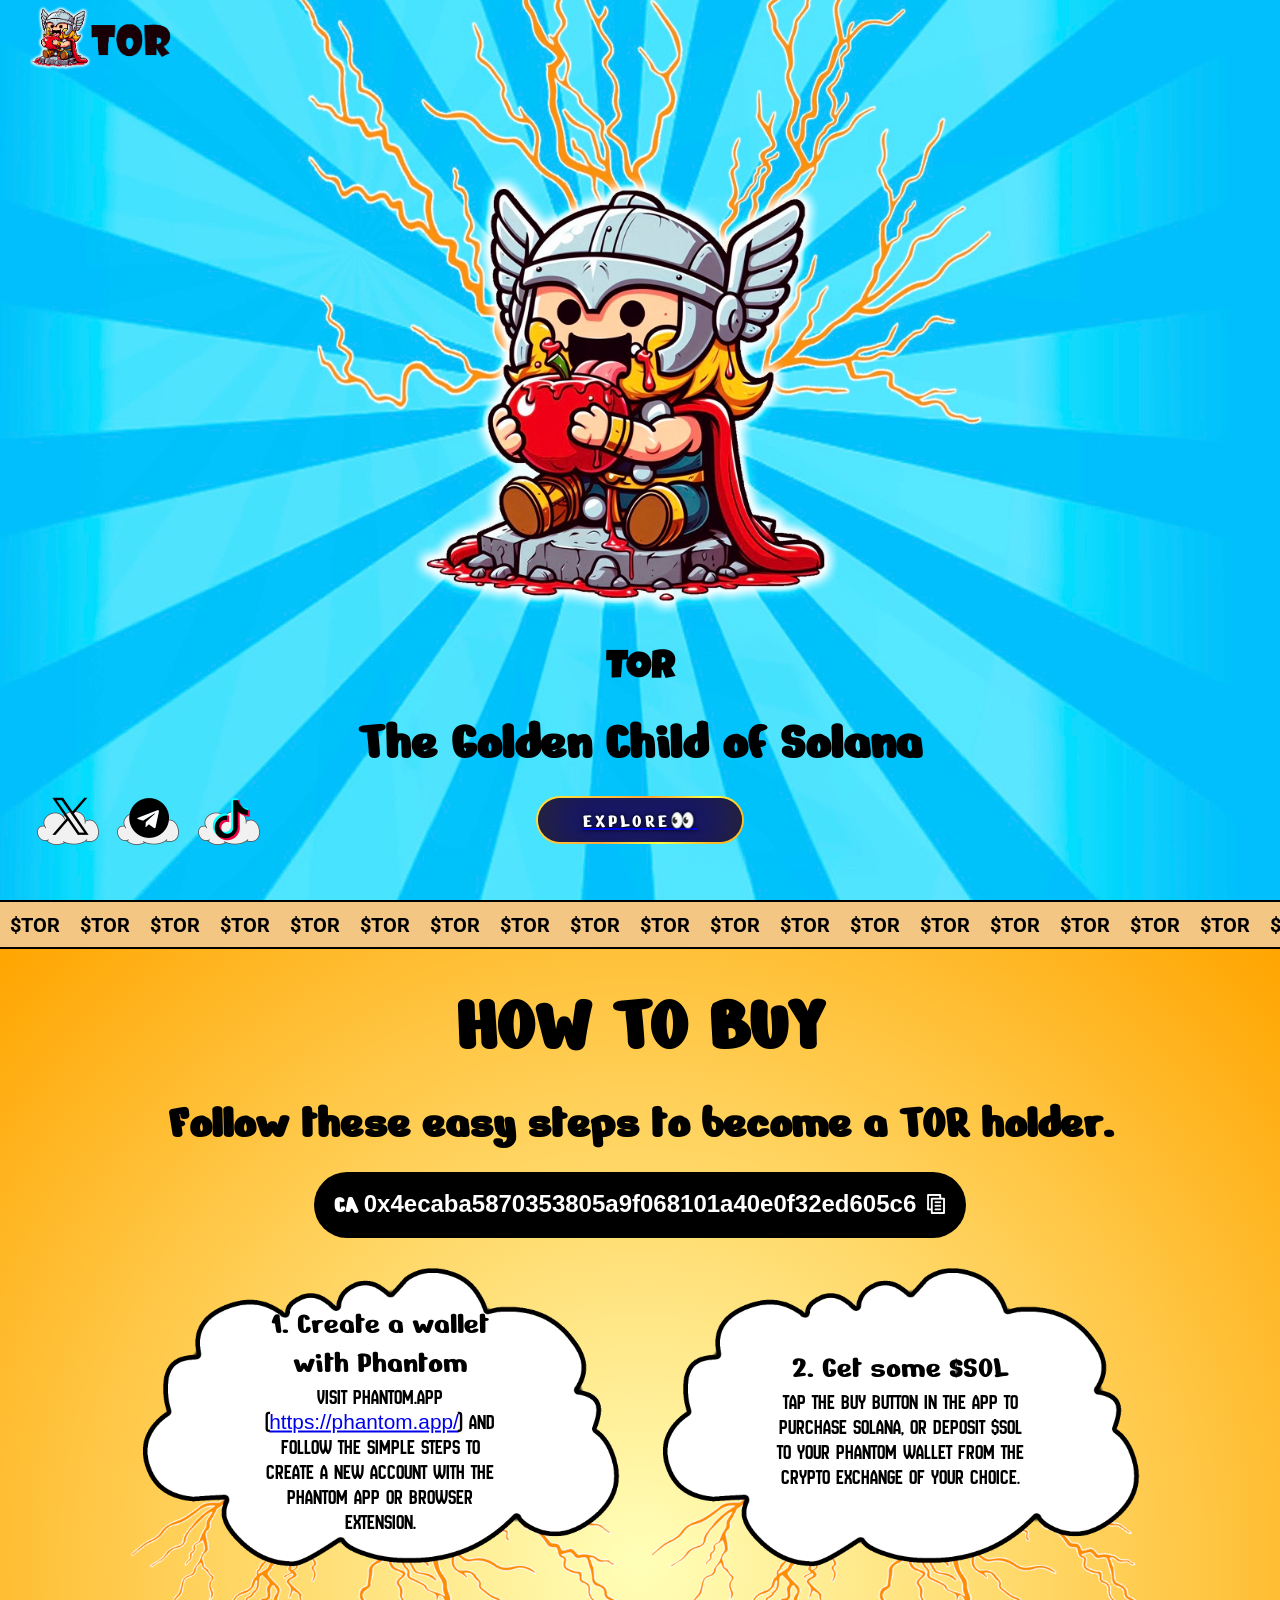
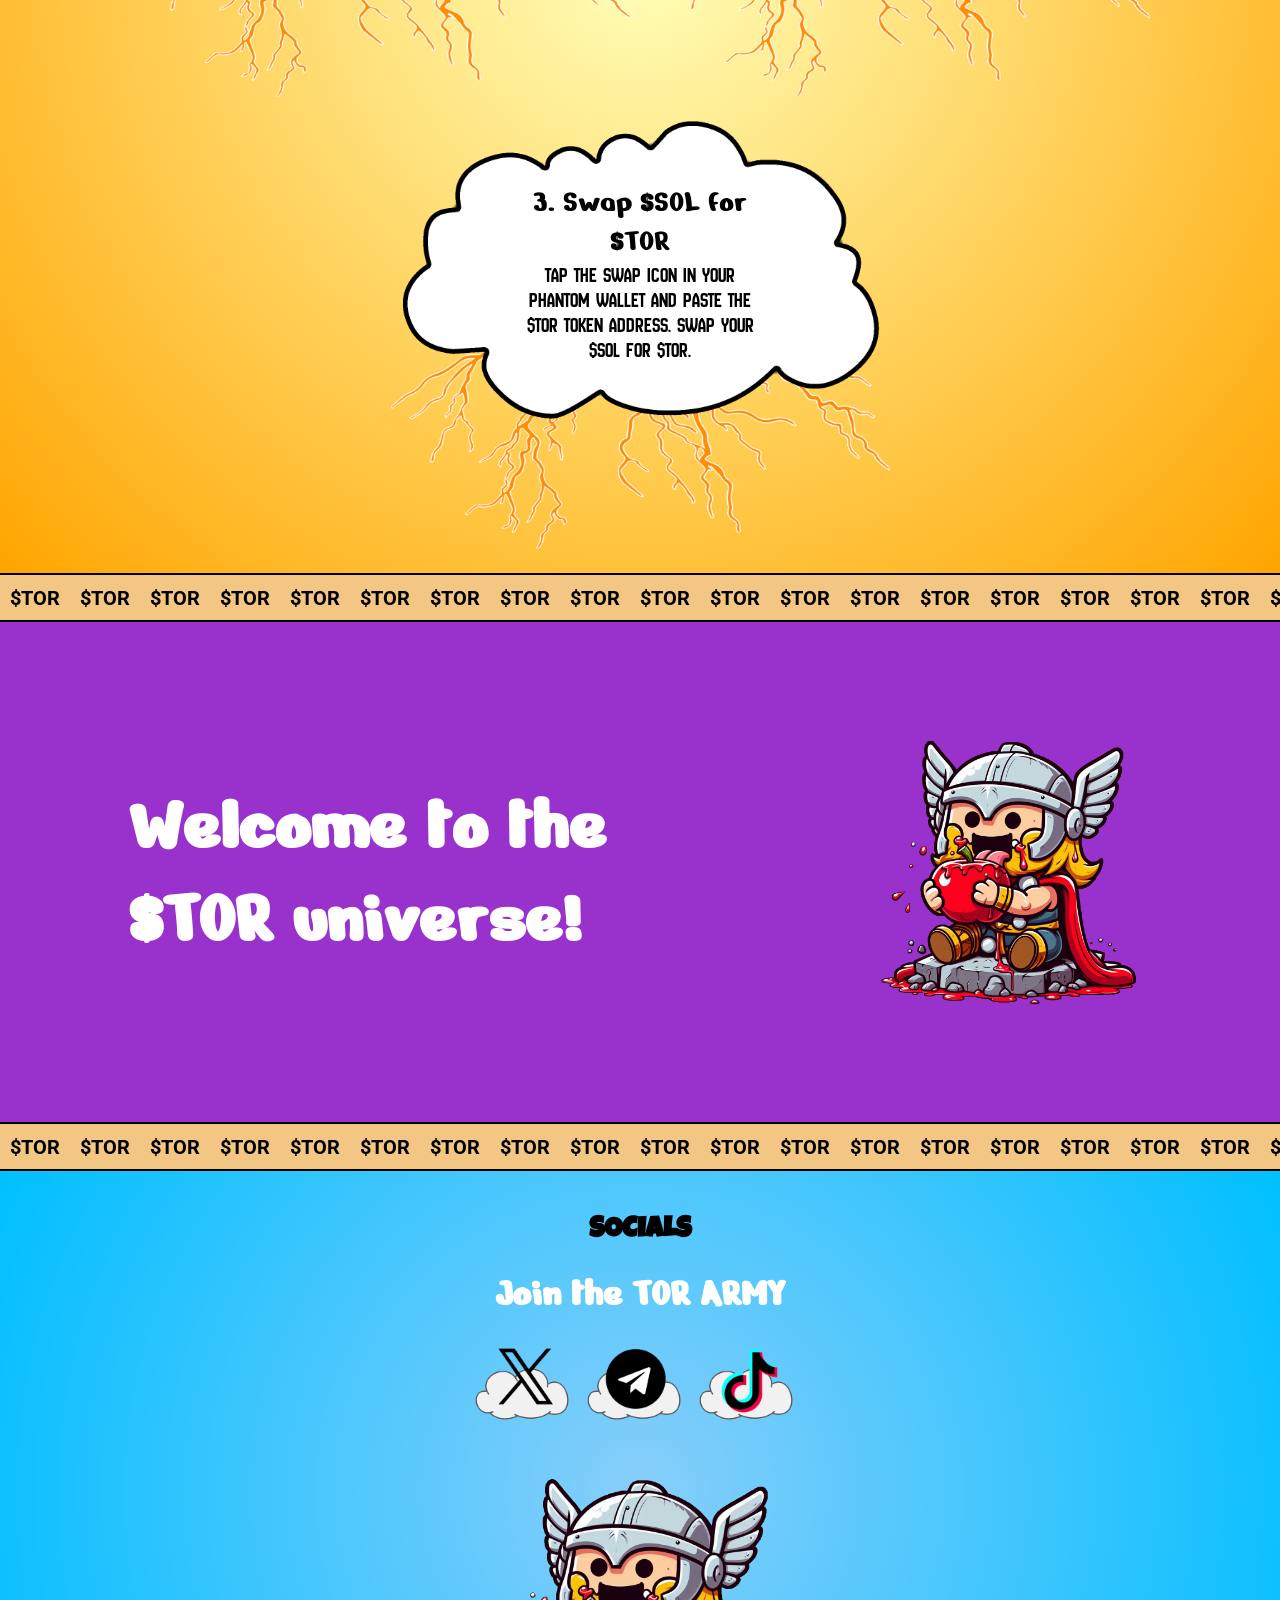
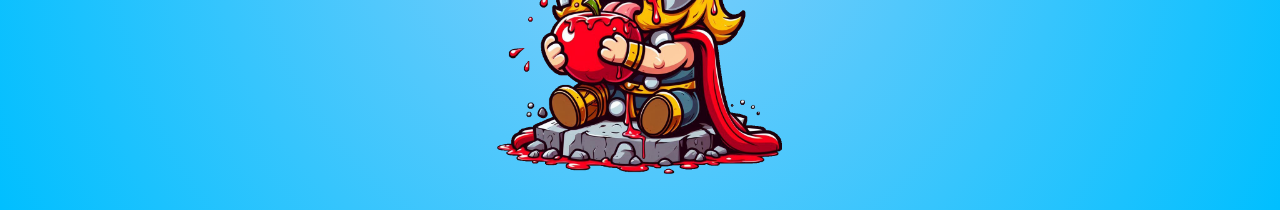
==== index.html @ 9bc8f66b "delete inst" ====
<!DOCTYPE html>
<html lang="ru">
<head>
    <meta charset="UTF-8">
    <meta name="viewport" content="width=device-width, initial-scale=1.0">
    <meta http-equiv="X-UA-Compatible" content="ie=edge">
    <title>TorSol</title>
    <meta name="title" content="TOR">
    <meta name="description" content="TOR Coin is a meme coin designed for those who value privacy and anonymity. ">

    <!-- Open Graph / Facebook -->
    <meta property="og:type" content="website">
    <meta property="og:url" content="https://metatags.io/">
    <meta property="og:title" content="TOR Coin">
    <meta property="og:description" content="TOR Coin is a meme coin designed for those who value privacy and anonymity. ">
    <meta property="og:image" content="https://metatags.io/assets/meta-tags-16a33a6a8531e519cc0936fbba0ad904e52d35f34a46c97a2c9f6f7dd7d336f2.png">

    <!-- Twitter -->
    <meta property="twitter:card" content="summary_large_image">
    <meta property="twitter:url" content="https://metatags.io/">
    <meta property="twitter:title" content="TOR Coin">
    <meta property="twitter:description" content="TOR Coin is a meme coin designed for those who value privacy and anonymity. ">
    <meta property="twitter:image" content="https://metatags.io/assets/meta-tags-16a33a6a8531e519cc0936fbba0ad904e52d35f34a46c97a2c9f6f7dd7d336f2.png">

    <!-- Favicon  -->
    <link rel="apple-touch-icon" sizes="57x57" href="icons/favicon//apple-icon-57x57.png">
    <link rel="apple-touch-icon" sizes="60x60" href="icons/favicon//apple-icon-60x60.png">
    <link rel="apple-touch-icon" sizes="72x72" href="icons/favicon//apple-icon-72x72.png">
    <link rel="apple-touch-icon" sizes="76x76" href="icons/favicon//apple-icon-76x76.png">
    <link rel="apple-touch-icon" sizes="114x114" href="icons/favicon//apple-icon-114x114.png">
    <link rel="apple-touch-icon" sizes="120x120" href="icons/favicon//apple-icon-120x120.png">
    <link rel="apple-touch-icon" sizes="144x144" href="icons/favicon//apple-icon-144x144.png">
    <link rel="apple-touch-icon" sizes="152x152" href="icons/favicon//apple-icon-152x152.png">
    <link rel="apple-touch-icon" sizes="180x180" href="icons/favicon//apple-icon-180x180.png">
    <link rel="icon" type="image/png" sizes="192x192"  href="icons/favicon//android-icon-192x192.png">
    <link rel="icon" type="image/png" sizes="32x32" href="icons/favicon//favicon-32x32.png">
    <link rel="icon" type="image/png" sizes="96x96" href="icons/favicon//favicon-96x96.png">
    <link rel="icon" type="image/png" sizes="16x16" href="icons/favicon//favicon-16x16.png">
    <link rel="manifest" href="icons/favicon//manifest.json">
    <meta name="msapplication-TileColor" content="#ffffff">
    <meta name="msapplication-TileImage" content="icons/favicon//ms-icon-144x144.png">
    <meta name="theme-color" content="#ffffff">
    <link
    rel="stylesheet"
    href="https://cdnjs.cloudflare.com/ajax/libs/animate.css/4.1.1/animate.min.css"
  />
    <link rel="stylesheet" href="css/style.min.css">
</head>
<body>
    <header id="header" class="header">
        <a href="#main">
        <img src="img/Logo.png" alt="Logo" class="header-logo"></a>
    </header>
    
   <section class="main" id="main">
        <div class="imageContainer">
            <img src="img/new/TorO1.jpeg" alt="FullWidthImage" class="full-width-image">
        </div>
        <img src="img/tormain.JPEG" alt="FullWidthImage" class="full-width-image">
        <div class="container maintxt">
            <h1 class="maintitle animate__animated animate__pulse ">TOR</h1>
            <h2 class="mainsubtitle animate__animated animate__tada animate__slow">The Golden Child of Solana</h2>
            <div class="social-media-icons social-media-icons__tablet">
                <a href="#"><img class="animate__animated animate__lightSpeedInLeft animate__slow"  src="./icons/social/XXX.png" alt="Twitter"></a>
                <a href="#"><img class="animate__animated animate__bounce animate__slow" src="./icons/social/telega.png" alt="Telegram"></a>
                <a href="#"><img class="animate__animated animate__bounce animate__slow" src="./icons/social/insta.png" alt="Instagram"></a>
                <a href="#"><img class="animate__animated animate__lightSpeedInRight animate__slow" src="./icons/social/tt.png" alt="TikTok"></a>
            </div>
        </div>
        <div class="containerForBtn">
            <a href="#buy" class="mainbtn">
            
                <button type="button" class="btn">
                  <strong>EXPLORE👀</strong>
                  <div id="container-stars">
                    <div id="stars"></div>
                  </div>
                
                  <div id="glow">
                    <div class="circle"></div>
                    <div class="circle"></div>
                  </div>
                </button>             
            </a>
        </div>
        <div class="social-media-icons">
            <a href="#"><img class="animate__animated animate__lightSpeedInLeft animate__slow"  src="./icons/social/XXX.png" alt="Twitter"></a>
            <a href="#"><img class="animate__animated animate__bounce animate__slow" src="./icons/social/telega.png" alt="Telegram"></a>
            <a href="#"><img class="animate__animated animate__lightSpeedInRight animate__slow" src="./icons/social/tt.png" alt="TikTok"></a>
        </div>
      </section>
      
    <section class="marquee-container">
        <div class="marquee">
            <span>$TOR</span>
            <span>$TOR</span>
            <span>$TOR</span>
            <span>$TOR</span>
            <span>$TOR</span>
            <span>$TOR</span>
            <span>$TOR</span>
            <span>$TOR</span>
            <span>$TOR</span>
            <span>$TOR</span>
            <span>$TOR</span>
            <span>$TOR</span>

            <span>$TOR</span>
            <span>$TOR</span>
            <span>$TOR</span>
            <span>$TOR</span>
            <span>$TOR</span>
            <span>$TOR</span>
            <span>$TOR</span>
            <span>$TOR</span>
            <span>$TOR</span>
            <span>$TOR</span>
            <span>$TOR</span>
            <span>$TOR</span>
            <span>$TOR</span>
            <span>$TOR</span>
            <span>$TOR</span>
            <span>$TOR</span>
            <span>$TOR</span>
            <span>$TOR</span>
            <span>$TOR</span>
            <span>$TOR</span>
            <span>$TOR</span>
            <span>$TOR</span>
            <span>$TOR</span>
            <span>$TOR</span>
            <span>$TOR</span>
            <span>$TOR</span>
            <span>$TOR</span>
            <span>$TOR</span>
            <span>$TOR</span>
            <span>$TOR</span>
            <span>$TOR</span>
            <span>$TOR</span>
            <span>$TOR</span>
            <span>$TOR</span>
            <span>$TOR</span>
            <span>$TOR</span>
            <span>$TOR</span>
            <span>$TOR</span>
            <span>$TOR</span>
            <span>$TOR</span>
            <span>$TOR</span>
            <span>$TOR</span>
            <span>$TOR</span>
            <span>$TOR</span>
            <span>$TOR</span>
            <span>$TOR</span>
            <span>$TOR</span>
            <span>$TOR</span>
        </div>
    </section>
    <section class="buy" id="buy">
        <h2 class="buy__title ">HOW TO BUY</h2>
        <h3 class="buy__subtitle ">Follow these easy steps to become a TOR holder.</h3>
        <div class="ca">
            <h3 class="ca__title">CA <span id="toCopy">0x4ecaba5870353805a9f068101a40e0f32ed605c6</span></h3>
            <button class="copy-btn" onclick="Copy('toCopy')">
                <img src="icons/copy.png" alt="Copy to Clipboard">
            </button>
        </div>

        <div class="clouds-container">
            <div class="cloud">
                <img src="img/cloud.png" alt="Cloud 1" class="cloud-image">
                <div class="cloud-text">
                    <h2>1. Create a wallet with Phantom</h2>
                    <p>Visit phantom.app (<a href="https://phantom.app/">https://phantom.app/</a>) and follow the simple steps to create a new account with the Phantom app or browser extension.</p>
                </div>
            </div>
            <div class="cloud">
                <img src="img/cloud.png" alt="Cloud 2" class="cloud-image">
                <div class="cloud-text">
                    <h2>2. Get some $SOL</h2>
                    <p>Tap the BUY button in the app to purchase Solana, or deposit $SOL to your Phantom wallet from the crypto exchange of your choice.</p>
                </div>
            </div>
            <div class="cloud">
                <img src="img/cloud.png" alt="Cloud 3" class="cloud-image">
                <div class="cloud-text">
                    <h2>3. Swap $SOL for $TOR</h2>
                    <p>Tap the SWAP icon in your Phantom wallet and paste the $TOR token address. Swap your $SOL for $TOR.
                    </p>
                </div>
            </div>
        </div>
        
    </section>
   <section class="marquee-container">
        <div class="marquee">
            <span>$TOR</span>
            <span>$TOR</span>
            <span>$TOR</span>
            <span>$TOR</span>
            <span>$TOR</span>
            <span>$TOR</span>
            <span>$TOR</span>
            <span>$TOR</span>
            <span>$TOR</span>
            <span>$TOR</span>
            <span>$TOR</span>
            <span>$TOR</span>

            <span>$TOR</span>
            <span>$TOR</span>
            <span>$TOR</span>
            <span>$TOR</span>
            <span>$TOR</span>
            <span>$TOR</span>
            <span>$TOR</span>
            <span>$TOR</span>
            <span>$TOR</span>
            <span>$TOR</span>
            <span>$TOR</span>
            <span>$TOR</span>
            <span>$TOR</span>
            <span>$TOR</span>
            <span>$TOR</span>
            <span>$TOR</span>
            <span>$TOR</span>
            <span>$TOR</span>
            <span>$TOR</span>
            <span>$TOR</span>
            <span>$TOR</span>
            <span>$TOR</span>
            <span>$TOR</span>
            <span>$TOR</span>
            <span>$TOR</span>
            <span>$TOR</span>
            <span>$TOR</span>
            <span>$TOR</span>
            <span>$TOR</span>
            <span>$TOR</span>
            <span>$TOR</span>
            <span>$TOR</span>
            <span>$TOR</span>
            <span>$TOR</span>
            <span>$TOR</span>
            <span>$TOR</span>
            <span>$TOR</span>
            <span>$TOR</span>
            <span>$TOR</span>
            <span>$TOR</span>
            <span>$TOR</span>
            <span>$TOR</span>
            <span>$TOR</span>
            <span>$TOR</span>
            <span>$TOR</span>
            <span>$TOR</span>
            <span>$TOR</span>
            <span>$TOR</span>
        </div>
    </section>

   <section class="ready">
        <div class="ready__container">
            <div class="congr">
                <div class="congr__block">
                    <h2 class="congr__text animate__animated animate__tada animate__slow  ">Welcome to the<br> $TOR universe!</h2>
                </div>
                <div class="congr__img animate__animated animate__bounce animate__slow">
                    <img src="img/tordet.png" alt="tor">
                </div>
            </div>
        </div>
    </section>

    <section class="marquee-container">
        <div class="marquee">
            <span>$TOR</span>
            <span>$TOR</span>
            <span>$TOR</span>
            <span>$TOR</span>
            <span>$TOR</span>
            <span>$TOR</span>
            <span>$TOR</span>
            <span>$TOR</span>
            <span>$TOR</span>
            <span>$TOR</span>
            <span>$TOR</span>
            <span>$TOR</span>

            <span>$TOR</span>
            <span>$TOR</span>
            <span>$TOR</span>
            <span>$TOR</span>
            <span>$TOR</span>
            <span>$TOR</span>
            <span>$TOR</span>
            <span>$TOR</span>
            <span>$TOR</span>
            <span>$TOR</span>
            <span>$TOR</span>
            <span>$TOR</span>
            <span>$TOR</span>
            <span>$TOR</span>
            <span>$TOR</span>
            <span>$TOR</span>
            <span>$TOR</span>
            <span>$TOR</span>
            <span>$TOR</span>
            <span>$TOR</span>
            <span>$TOR</span>
            <span>$TOR</span>
            <span>$TOR</span>
            <span>$TOR</span>
            <span>$TOR</span>
            <span>$TOR</span>
            <span>$TOR</span>
            <span>$TOR</span>
            <span>$TOR</span>
            <span>$TOR</span>
            <span>$TOR</span>
            <span>$TOR</span>
            <span>$TOR</span>
            <span>$TOR</span>
            <span>$TOR</span>
            <span>$TOR</span>
            <span>$TOR</span>
            <span>$TOR</span>
            <span>$TOR</span>
            <span>$TOR</span>
            <span>$TOR</span>
            <span>$TOR</span>
            <span>$TOR</span>
            <span>$TOR</span>
            <span>$TOR</span>
            <span>$TOR</span>
            <span>$TOR</span>
            <span>$TOR</span>
        </div>
    </section>

    <section class="social">
        <h2 class="social__title animate__animated animate__pulse animate__slow animate__infinite infinite">SOCIALS</h2>
        <h3 class="social__subtitle animate__animated animate__headShake animate__slow animate__infinite infinite">Join the TOR ARMY</h3>

        <div class="social-media-icons">
            <a href="#"><img class="animate__animated animate__lightSpeedInLeft animate__slow"  src="./icons/social/XXX.png" alt="Twitter"></a>
            <a href="#"><img class="animate__animated animate__bounce animate__slow" src="./icons/social/telega.png" alt="Telegram"></a>
            <a href="#"><img class="animate__animated animate__lightSpeedInRight infinite animate__slow" src="./icons/social/tt.png" alt="TikTok"></a>
        </div>

        <img class="social__images" src="img/tordet.png" alt="TOR">
    </section>
    <script>
function Copy(containerid) {
	    let textarea = document.createElement('textarea');
	    textarea.id = 'temp';
	    textarea.style.height = 0;
	    document.body.appendChild(textarea);
	    textarea.value = document.getElementById(containerid).innerText;
	    let selector = document.querySelector('#temp');
	    selector.select();
	    document.execCommand('copy');
	    document.body.removeChild(textarea);
}

    </script>
    <script src="js/script.js"></script>
    <script>
        window.addEventListener('scroll', function() {
    const header = document.getElementById('header');
    if (window.scrollY > 0) {
        header.classList.add('scrolled');
    } else {
        header.classList.remove('scrolled');
    }
});
    </script>
</body>
</html>
---- css/style.min.css ----
@charset "UTF-8";
@import url("https://fonts.googleapis.com/css2?family=Luckiest+Guy&display=swap");
@import url("https://fonts.googleapis.com/css2?family=Nerko+One&display=swap");
@import url("https://fonts.googleapis.com/css2?family=Roboto:ital,wght@0,100;0,300;0,400;0,500;0,700;0,900;1,100;1,300;1,400;1,500;1,700;1,900&display=swap");
@import url("https://fonts.googleapis.com/css2?family=New+Amsterdam&family=Roboto:ital,wght@0,100;0,300;0,400;0,500;0,700;0,900;1,100;1,300;1,400;1,500;1,700;1,900&display=swap");
.btn {
  display: flex;
  justify-content: center;
  align-items: center;
  width: 13rem;
  height: 3rem;
  overflow: hidden;
  border-radius: 5rem;
  backdrop-filter: blur(1rem);
  border: double 4px transparent;
  background-image: linear-gradient(#212121, #212121), linear-gradient(137.48deg, #ffdb3b 10%, rgba(255, 155, 23, 0.8431372549) 45%, #f9ff41 67%, rgba(254, 178, 0, 0.8431372549) 87%);
  background-origin: border-box;
  background-clip: content-box, border-box;
  animation: pulse 2s infinite;
  transition: transform 0.3s ease;
  border-width: 2px;
}
.btn:hover {
  animation-play-state: paused;
  transform: scale(0.95);
  cursor: pointer;
}
.btn:active {
  transform: scale(0.9);
}

#container-stars {
  position: absolute;
  z-index: -1;
  width: 100%;
  height: 100%;
  overflow: hidden;
  transition: 0.5s;
  backdrop-filter: blur(1rem);
  border-radius: 5rem;
}

strong {
  z-index: 2;
  font-family: "Nerko One", cursive;
  font-weight: 400;
  font-style: normal;
  font-size: 20px;
  letter-spacing: 3px;
  color: #FFFFFF;
  text-shadow: 0 0 4px rgb(0, 0, 0);
}

#glow {
  position: absolute;
  display: flex;
  width: 12rem;
}

.circle {
  width: 100%;
  height: 30px;
  filter: blur(2rem);
  animation: pulse_3011 4s infinite;
  z-index: -1;
}

.circle:nth-of-type(1) {
  background: rgba(0, 0, 255, 0.936);
}

.circle:nth-of-type(2) {
  background: rgba(0, 0, 255, 0.936);
}

.btn:hover #container-stars {
  z-index: 1;
  background-color: #212121;
}

.btn:hover {
  transform: scale(1.1);
}

.btn:active {
  border: double 4px #FE53BB;
  background-origin: border-box;
  background-clip: content-box, border-box;
  animation: none;
}

.btn:active .circle {
  background: #FE53BB;
}

#stars {
  position: relative;
  background: transparent;
  max-width: 100vw;
  max-height: 100vh;
}

#stars::after {
  content: "";
  position: absolute;
  top: -10rem;
  left: -100rem;
  width: 100%;
  height: 100%;
  animation: animStarRotate 90s linear infinite;
}

#stars::after {
  background-image: radial-gradient(#ffffff 1px, transparent 1%);
  background-size: 50px 50px;
}

#stars::before {
  content: "";
  position: absolute;
  top: 0;
  left: -50%;
  width: 170%;
  height: 500%;
  animation: animStar 60s linear infinite;
}

#stars::before {
  background-image: radial-gradient(#ffffff 1px, transparent 1%);
  background-size: 50px 50px;
  opacity: 0.5;
}

@keyframes animStar {
  from {
    transform: translateY(0);
  }
  to {
    transform: translateY(-135rem);
  }
}
@keyframes animStarRotate {
  from {
    transform: rotate(360deg);
  }
  to {
    transform: rotate(0);
  }
}
@keyframes gradient_301 {
  0% {
    background-position: 0% 50%;
  }
  50% {
    background-position: 100% 50%;
  }
  100% {
    background-position: 0% 50%;
  }
}
@keyframes pulse_3011 {
  0% {
    transform: scale(0.75);
    box-shadow: 0 0 0 0 rgba(0, 0, 0, 0.7);
  }
  70% {
    transform: scale(1);
    box-shadow: 0 0 0 10px rgba(0, 0, 0, 0);
  }
  100% {
    transform: scale(0.75);
    box-shadow: 0 0 0 0 rgba(0, 0, 0, 0);
  }
}
@keyframes pulse {
  0% {
    transform: scale(0.6);
  }
  50% {
    transform: scale(1);
  }
  100% {
    transform: scale(0.6);
  }
}
* {
  font-family: "Poppins", sans-serif;
  margin: 0;
  padding: 0;
}

html {
  scroll-behavior: smooth;
}

body {
  overflow-x: hidden;
}

.main {
  position: relative;
  display: flex;
  justify-content: center;
  align-items: end;
  width: 100%;
  height: 100vh;
  background-color: #00BFFF;
  overflow: hidden;
}
.main .social-media-icons {
  position: absolute;
  bottom: 1rem;
  left: 1rem;
  z-index: 2;
}
.main .social-media-icons a {
  margin-right: 0.75rem;
}
.main .social-media-icons a img {
  width: 4rem;
  height: 4rem;
}
.main .social-media-icons__tablet {
  display: none;
  position: static;
}

.mainbtn {
  padding-top: 10px;
  display: flex;
  justify-content: center;
  align-items: center;
  padding-bottom: 30px;
}

.container.maintxt {
  bottom: 13vh;
}

@media screen and (max-width: 1200px) {
  .main .social-media-icons {
    display: none;
  }
  .main .social-media-icons__tablet {
    display: block;
    padding-bottom: 10px;
  }
  .container.maintxt {
    bottom: 8vh;
  }
  .mainbtn {
    padding-bottom: 10px;
  }
}
@media screen and (max-height: 886px) {
  .main {
    min-height: 886px;
  }
}
.full-width-image {
  position: absolute;
  width: 100%;
  height: 100%;
  z-index: 1;
  object-fit: cover;
}

.container {
  position: relative;
  bottom: 0px;
  z-index: 2;
  text-align: center;
  color: #fff;
}

.containerForBtn {
  z-index: 1;
  position: absolute;
  bottom: calc(1rem + 10px);
}

.header {
  height: 70px;
  width: 100%;
  position: fixed;
  top: 0;
  left: 0;
  z-index: 1000;
  display: flex;
  align-items: center;
  padding: 0 1rem;
  background-color: transparent;
  padding-top: 5px;
  padding-bottom: 5px;
  transition: border-bottom 0.2s ease;
  transition: background-color 0.3s ease;
}

.header-logo {
  height: auto;
  width: 170px;
}

.header.scrolled {
  background-color: #00BFFF;
  border-bottom: 2px solid #000;
  box-shadow: 0 4px 6px 3px rgba(0, 0, 0, 0.2);
}

.maintitle {
  font-family: "Luckiest Guy", cursive;
  font-weight: 400;
  font-style: normal;
  font-size: clamp(2rem, 5vw, 4rem); /* Минимум: 2rem, Предпочтительный: 5vw, Максимум: 4rem */
  font-weight: bold;
  color: #000000;
  margin: 0;
}

.mainsubtitle {
  font-family: "Nerko One", cursive;
  font-weight: 400;
  font-style: normal;
  font-size: 54px;
  font-weight: 600;
  color: black;
  margin: 0.5rem 0;
}

@media screen and (max-width: 1400px) {
  .full-width-image {
    width: 100%;
    height: 110%;
  }
}
@media screen and (max-width: 768px) {
  .full-width-image {
    width: 100%;
    height: 110%;
  }
}
@media screen and (max-width: 560px) {
  .maintitle {
    font-size: 5rem;
  }
  .mainsubtitle {
    font-size: calc(32px + 22 * (100vw - 320px) / 704);
  }
  .full-width-image {
    width: 100%;
    height: 113%;
  }
}
.marquee-container {
  background-color: rgb(243, 198, 132);
  width: 100%;
  height: 45px;
  overflow: hidden;
  border-top: 2px solid black;
  border-bottom: 2px solid black;
  position: relative;
}
.marquee-container .marquee {
  display: flex;
  align-items: center;
  height: 100%;
  white-space: nowrap;
  animation: marquee 9s linear infinite;
}
.marquee-container span {
  font-family: "Roboto", sans-serif;
  font-weight: 500;
  font-style: normal;
  color: black;
  font-weight: bold;
  font-size: 20px;
  padding: 0 10px; /* Отступы между надписями */
}

@keyframes marquee {
  0% {
    transform: translateX(0%);
  }
  100% {
    transform: translateX(-50%);
  }
}
@media (max-width: 1024px) {
  .maintitle {
    font-size: 4rem;
  }
  section.container header .title {
    font-size: 48px;
  }
  section.container .social-media-icons {
    position: absolute;
    bottom: -1rem;
    left: 50%;
    margin-right: -50%;
    transform: translate(-50%, -50%);
    z-index: 2;
  }
  section.container .social-media-icons a {
    margin-right: 0.75rem;
  }
  section.container .social-media-icons a img {
    width: 4rem;
    height: 4rem;
  }
  section.container .top-right-image {
    position: absolute;
    top: 1rem;
    left: 1rem;
    z-index: 2;
  }
  section.container .top-right-image img {
    width: 23vh; /* Адаптивный размер */
    height: auto; /* Поддержание пропорций */
  }
}
.buy {
  background: radial-gradient(circle, #ffffb9 0, orange 100%);
  padding: 20px 0 20px 0;
  text-align: center; /* Центрирование текста */
  color: white; /* Белый текст для контраста */
  word-break: break-all;
}
.buy .buy__title, .buy .buy__subtitle, .buy .ca__title {
  margin-bottom: 20px;
  font-weight: bold;
}
.buy__title {
  font-family: "Nerko One", cursive;
  font-weight: 400;
  font-style: normal;
  font-size: 5em;
  font-weight: 600;
  color: #000;
  margin: 0.5rem 0;
}
.buy__subtitle {
  font-family: "Nerko One", cursive;
  font-weight: 400;
  font-style: normal;
  margin: 0;
  font-size: 3rem;
  color: #000;
  word-break: break-word;
  overflow-wrap: break-word;
}
.buy .ca {
  display: flex;
  align-items: center;
  background-color: black;
  border-radius: 50px;
  padding: 10px 20px;
  max-width: fit-content;
  margin: 0 auto;
  margin-bottom: 30px;
}
.buy .ca__title {
  font-family: "Nerko One", cursive;
  font-weight: 400;
  font-style: normal;
  font-size: 1.5em;
  font-weight: 600;
  color: white; /* Белый цвет текста */
  margin: 0.5rem 0;
  margin-right: 10px; /* Отступ справа от текста до кнопки */
}
.buy .ca .copy-btn {
  background-color: transparent;
  border: none;
  cursor: pointer;
  padding: 0;
}
.buy .ca .copy-btn img {
  width: 20px;
  height: 20px;
}
.buy .ca .copy-btn:hover img {
  opacity: 0.8;
}
@media (max-width: 665px) {
  .buy .ca {
    margin: 0 10px 30px 10px;
  }
}
.buy .clouds-container {
  display: flex;
  flex-wrap: wrap;
  justify-content: center;
  gap: 20px;
}
.buy .cloud {
  position: relative;
  width: 100%;
  max-width: 500px;
  min-width: 300px;
}
.buy .cloud img {
  width: 100%;
  height: auto;
}
.buy .cloud .cloud-text {
  position: absolute;
  top: 35%;
  left: 50%;
  transform: translate(-50%, -50%);
  text-align: center;
  color: #000;
  font-weight: bold;
  padding: 0;
  word-break: break-word;
  overflow-wrap: break-word;
}
.buy .cloud h2 {
  font-family: "Nerko One", cursive;
  font-weight: 400;
  font-style: normal;
  margin: 0 0 3px 0;
  font-size: 2rem;
}
.buy .cloud p {
  font-family: "New Amsterdam", sans-serif;
  font-weight: 400;
  font-style: normal;
  margin: 0;
  font-size: 1.3rem;
}
@media (max-width: 500px) {
  .buy .cloud a {
    text-decoration: none;
  }
  .buy .cloud .cloud-text {
    position: absolute;
    top: 37%;
    left: 50%;
    transform: translate(-50%, -50%);
    text-align: center;
    color: #000;
    font-weight: bold;
    padding: 0;
    word-break: break-word;
    overflow-wrap: break-word;
  }
  .buy .cloud h2 {
    margin: 0 0 3px 0;
    font-size: calc(16px + 15 * (100vw - 320px) / 180);
  }
  .buy .cloud p {
    margin: 0;
    font-size: calc(14px + 6 * (100vw - 320px) / 180);
  }
}
@media (max-width: 480px) {
  .buy .cloud {
    width: 100%;
  }
}
@media (max-width: 1024px) {
  .buy .buy {
    padding: 20px 10px;
  }
}
@media (max-width: 768px) {
  .buy .buy__title {
    font-size: 3em;
  }
  .buy .buy__subtitle {
    font-size: 2em;
  }
}
.buy #buy {
  padding: 10px 0;
}

.ready {
  display: flex;
  justify-content: center;
  align-items: center;
  height: 50vh; /* Секция занимает всю высоту экрана */
  min-height: 500px;
  background-color: #9932CC;
}
.ready__container {
  width: 80%; /* Основная ширина контейнера */
  max-width: 1200px; /* Максимальная ширина для больших экранов */
  margin: 0 auto; /* Центрируем контейнер */
}

@media (max-width: 1022px) {
  .ready__container {
    width: 100%;
    padding: 0 20px;
  }
}
.congr {
  display: flex;
  align-items: center;
  justify-content: space-between;
  gap: 20px; /* Отступ между текстом и картинкой */
}
.congr .congr__block {
  flex: 1; /* Занимает равное пространство с изображением */
  display: flex;
  align-items: center;
}
.congr .congr__text {
  font-family: "Nerko One", cursive;
  font-weight: 400;
  font-style: normal;
  font-size: clamp(4rem, 6vw, 5rem);
  font-weight: 600;
  color: #fff;
  margin: 0;
  word-break: break-word;
  overflow-wrap: break-word;
}
.congr .congr__img {
  flex: 1; /* Занимает равное пространство с текстом */
  display: flex;
  justify-content: flex-end;
}
.congr .congr__img img {
  max-width: 57%;
  height: auto;
  border-radius: 8px; /* Добавим слегка закругленные края */
}

@media (max-width: 1022px) {
  .congr .congr__block {
    flex: 2; /* Занимает равное пространство с изображением */
    display: flex;
    align-items: center;
  }
  .congr .congr__text {
    text-align: center;
    padding-left: 30px;
    font-size: 48px;
  }
  .congr .congr__img {
    flex: 1; /* Занимает равное пространство с текстом */
    display: flex;
    justify-content: flex-end;
  }
  .congr .congr__img img {
    max-width: 100%;
    height: auto;
  }
}
@media screen and (max-width: 600px) {
  .ready__container {
    width: 100%;
    padding: 0 5px;
  }
  .congr {
    flex-direction: column; /* Переход на вертикальный столбец */
    align-items: center;
  }
  .congr .congr__block {
    order: 1; /* Сначала текст */
    text-align: center;
  }
  .congr .congr__img {
    margin-top: 20px;
    order: 2; /* Затем картинка */
    width: 60vw;
    height: auto;
    display: flex;
    justify-content: center;
  }
  .congr .congr__img img {
    max-width: 80%; /* Картинка будет занимать 80% ширины блока */
    height: auto;
  }
  .congr .congr__text {
    font-size: calc(36px + 20 * (100vw - 320px) / 180);
    padding-right: 20px;
  }
  .congr__text {
    font-size: 36px; /* Уменьшаем размер шрифта для мобильных устройств */
    padding: 10px 0;
  }
}
.social {
  text-align: center;
  padding: 20px;
  min-height: 430px;
  background: radial-gradient(circle, #87CEFA 0%, #00BFFF 100%);
}

.social__title {
  padding-top: 20px;
  font-family: "Luckiest Guy", cursive;
  font-weight: 400;
  font-style: normal;
  font-size: 48px;
  font-weight: bold;
  color: black;
  margin: 0;
  margin-bottom: 10px;
}

.social__subtitle {
  font-family: "Nerko One", cursive;
  font-weight: 400;
  font-style: normal;
  font-size: clamp(2rem, 4vw, 2.5rem); /* Минимум: 1rem, Предпочтительный: 3vw, Максимум: 1.5rem */
  font-weight: 600;
  color: #fff;
  margin: 0.5rem 0;
}

.social-media-icons {
  padding: 20px;
}
.social-media-icons a {
  margin-right: 0.75rem;
}
.social-media-icons a img {
  width: 6rem;
  height: 6rem;
}

.social__images {
  width: 320px;
  height: auto;
}

@media (max-width: 768px) {
  .social__images {
    width: 45vw;
    height: auto;
  }
  .social-media-icons a {
    margin-right: 0.75rem;
  }
  .social-media-icons a img {
    width: 3.4rem;
    height: 3.4rem;
  }
}
.imageContainer {
  height: 100%;
  width: 100%;
  position: absolute;
}

/*# sourceMappingURL=style.min.css.map */
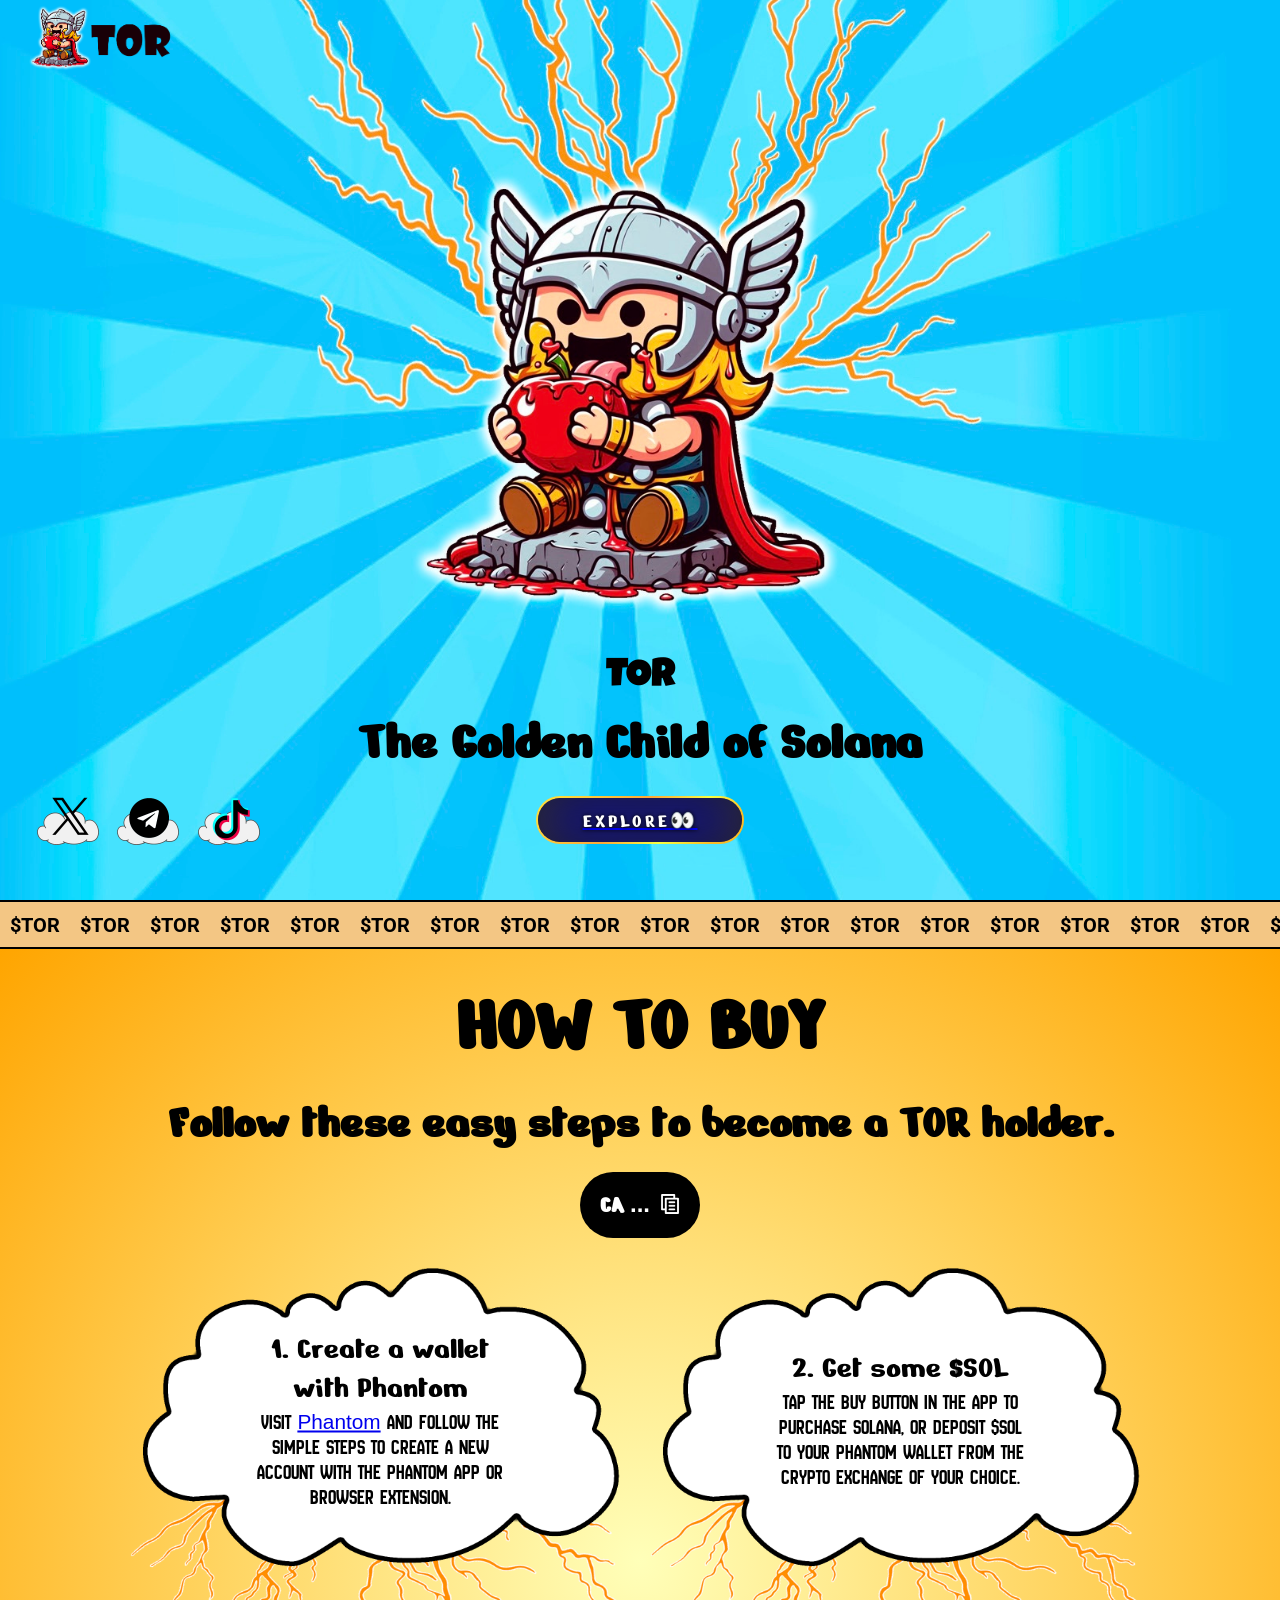
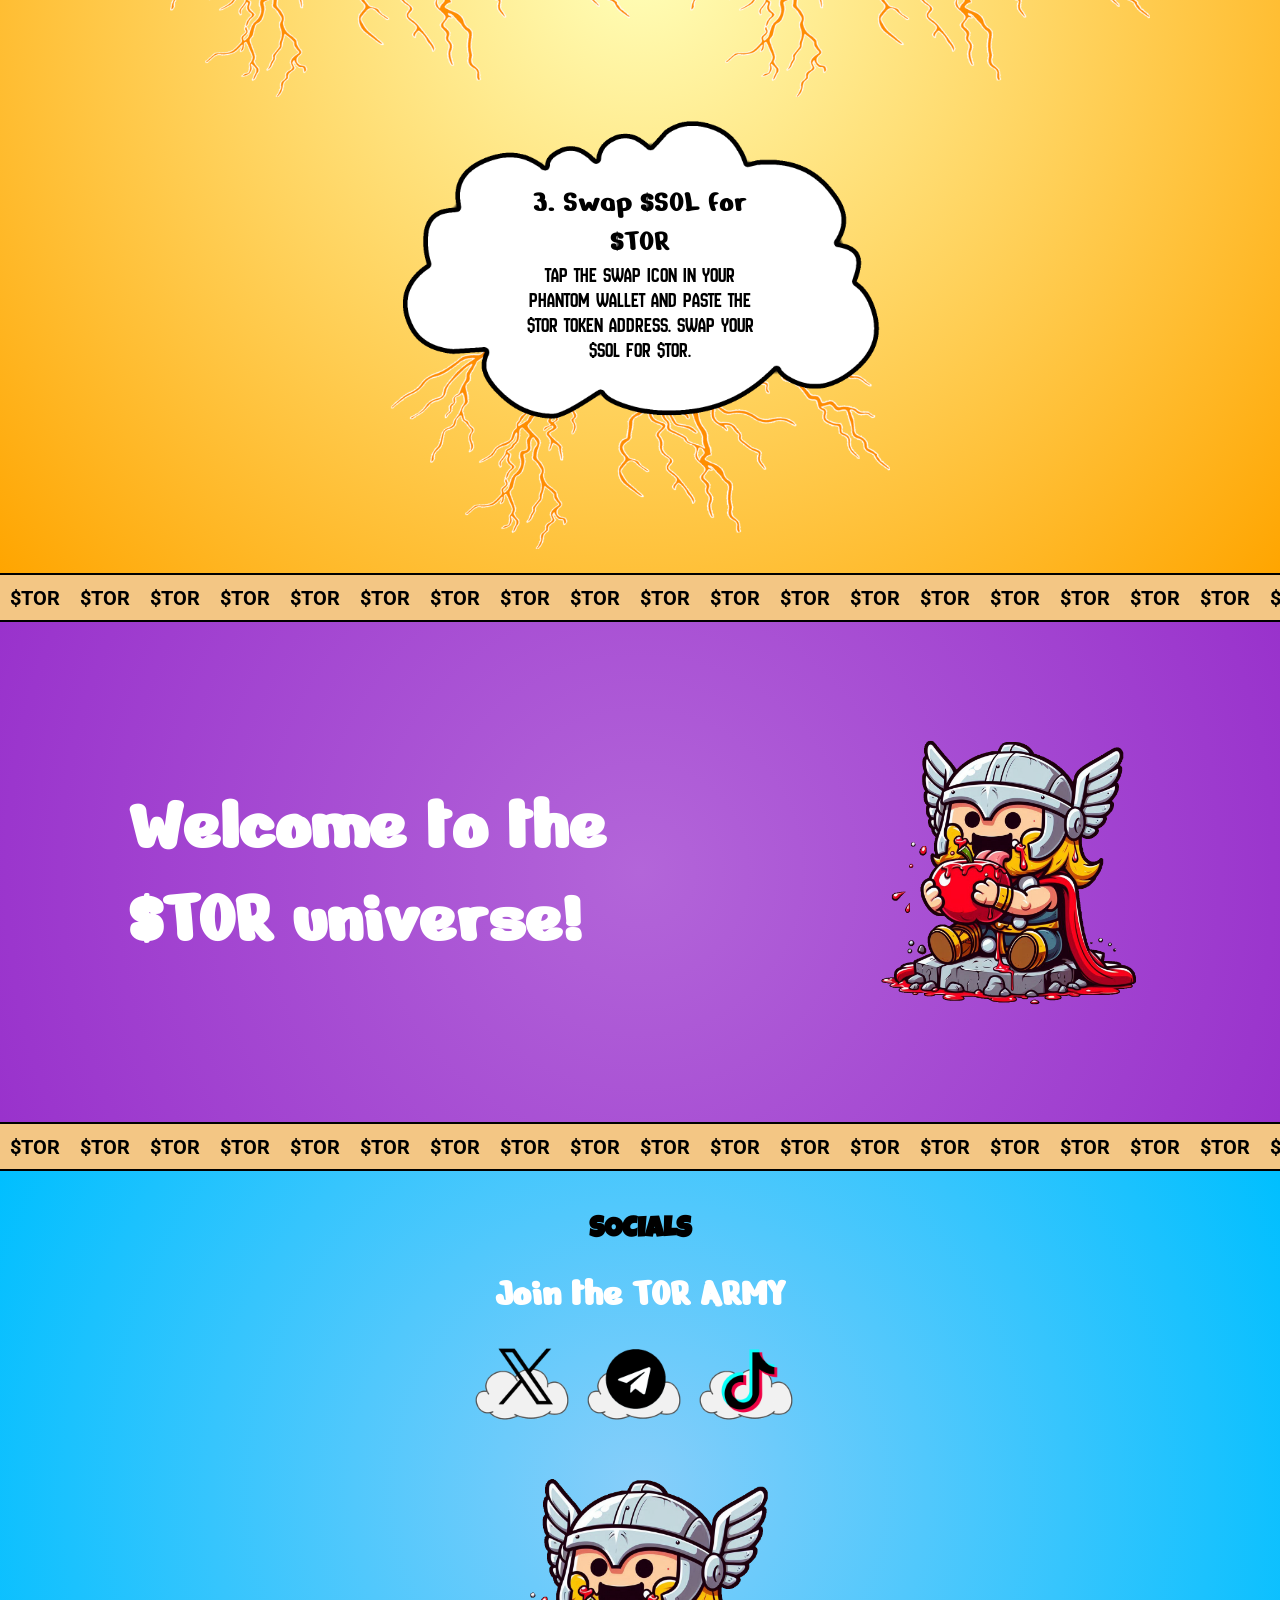
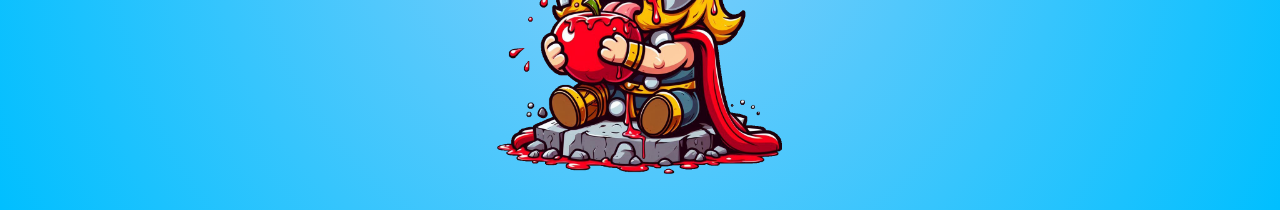
==== commit 4bb5c74e: "add links social" ====
--- a/index.html
+++ b/index.html
@@ -4,7 +4,7 @@
     <meta charset="UTF-8">
     <meta name="viewport" content="width=device-width, initial-scale=1.0">
     <meta http-equiv="X-UA-Compatible" content="ie=edge">
-    <title>TorSol</title>
+    <title>$TORSol</title>
     <meta name="title" content="TOR">
     <meta name="description" content="TOR Coin is a meme coin designed for those who value privacy and anonymity. ">
 
@@ -58,13 +58,12 @@
         </div>
         <img src="img/tormain.JPEG" alt="FullWidthImage" class="full-width-image">
         <div class="container maintxt">
-            <h1 class="maintitle animate__animated animate__pulse ">TOR</h1>
+            <h1 class="maintitle animate__animated animate__pulse">TOR</h1>
             <h2 class="mainsubtitle animate__animated animate__tada animate__slow">The Golden Child of Solana</h2>
             <div class="social-media-icons social-media-icons__tablet">
                 <a href="#"><img class="animate__animated animate__lightSpeedInLeft animate__slow"  src="./icons/social/XXX.png" alt="Twitter"></a>
-                <a href="#"><img class="animate__animated animate__bounce animate__slow" src="./icons/social/telega.png" alt="Telegram"></a>
-                <a href="#"><img class="animate__animated animate__bounce animate__slow" src="./icons/social/insta.png" alt="Instagram"></a>
-                <a href="#"><img class="animate__animated animate__lightSpeedInRight animate__slow" src="./icons/social/tt.png" alt="TikTok"></a>
+                <a href="https://t.me/torcoinsol"><img class="animate__animated animate__bounce animate__slow" src="./icons/social/telega.png" alt="Telegram"></a>
+                <a href="https://www.tiktok.com/@torcoinsol"><img class="animate__animated animate__lightSpeedInRight animate__slow" src="./icons/social/tt.png" alt="TikTok"></a>
             </div>
         </div>
         <div class="containerForBtn">
@@ -85,8 +84,8 @@
         </div>
         <div class="social-media-icons">
             <a href="#"><img class="animate__animated animate__lightSpeedInLeft animate__slow"  src="./icons/social/XXX.png" alt="Twitter"></a>
-            <a href="#"><img class="animate__animated animate__bounce animate__slow" src="./icons/social/telega.png" alt="Telegram"></a>
-            <a href="#"><img class="animate__animated animate__lightSpeedInRight animate__slow" src="./icons/social/tt.png" alt="TikTok"></a>
+            <a href="https://t.me/torcoinsol"><img class="animate__animated animate__bounce animate__slow" src="./icons/social/telega.png" alt="Telegram"></a>
+            <a href="https://www.tiktok.com/@torcoinsol"><img class="animate__animated animate__lightSpeedInRight animate__slow" src="./icons/social/tt.png" alt="TikTok"></a>
         </div>
       </section>
       
@@ -159,7 +158,7 @@
         <h2 class="buy__title ">HOW TO BUY</h2>
         <h3 class="buy__subtitle ">Follow these easy steps to become a TOR holder.</h3>
         <div class="ca">
-            <h3 class="ca__title">CA <span id="toCopy">0x4ecaba5870353805a9f068101a40e0f32ed605c6</span></h3>
+            <h3 class="ca__title">CA <span id="toCopy">...</span></h3>
             <button class="copy-btn" onclick="Copy('toCopy')">
                 <img src="icons/copy.png" alt="Copy to Clipboard">
             </button>
@@ -170,7 +169,7 @@
                 <img src="img/cloud.png" alt="Cloud 1" class="cloud-image">
                 <div class="cloud-text">
                     <h2>1. Create a wallet with Phantom</h2>
-                    <p>Visit phantom.app (<a href="https://phantom.app/">https://phantom.app/</a>) and follow the simple steps to create a new account with the Phantom app or browser extension.</p>
+                    <p>Visit <a href="https://phantom.app/">Phantom</a> and follow the simple steps to create a new account with the Phantom app or browser extension.</p>
                 </div>
             </div>
             <div class="cloud">
@@ -342,8 +341,8 @@
 
         <div class="social-media-icons">
             <a href="#"><img class="animate__animated animate__lightSpeedInLeft animate__slow"  src="./icons/social/XXX.png" alt="Twitter"></a>
-            <a href="#"><img class="animate__animated animate__bounce animate__slow" src="./icons/social/telega.png" alt="Telegram"></a>
-            <a href="#"><img class="animate__animated animate__lightSpeedInRight infinite animate__slow" src="./icons/social/tt.png" alt="TikTok"></a>
+            <a href="https://t.me/torcoinsol"><img class="animate__animated animate__bounce animate__slow" src="./icons/social/telega.png" alt="Telegram"></a>
+            <a href="https://www.tiktok.com/@torcoinsol"><img class="animate__animated animate__lightSpeedInRight infinite animate__slow" src="./icons/social/tt.png" alt="TikTok"></a>
         </div>
 
         <img class="social__images" src="img/tordet.png" alt="TOR">
--- a/css/style.min.css
+++ b/css/style.min.css
@@ -311,7 +311,7 @@
   font-family: "Luckiest Guy", cursive;
   font-weight: 400;
   font-style: normal;
-  font-size: clamp(2rem, 5vw, 4rem); /* Минимум: 2rem, Предпочтительный: 5vw, Максимум: 4rem */
+  font-size: clamp(2rem, 5vw, 5rem); /* Минимум: 2rem, Предпочтительный: 5vw, Максимум: 4rem */
   font-weight: bold;
   color: #000000;
   margin: 0;
@@ -324,7 +324,8 @@
   font-size: 54px;
   font-weight: 600;
   color: black;
-  margin: 0.5rem 0;
+  margin: 0;
+  margin-bottom: 0.5rem;
 }
 
 @media screen and (max-width: 1400px) {
@@ -387,7 +388,7 @@
 }
 @media (max-width: 1024px) {
   .maintitle {
-    font-size: 4rem;
+    font-size: 5rem;
   }
   section.container header .title {
     font-size: 48px;
@@ -581,7 +582,7 @@
   align-items: center;
   height: 50vh; /* Секция занимает всю высоту экрана */
   min-height: 500px;
-  background-color: #9932CC;
+  background: radial-gradient(circle, #b365d9 0, #9932CC 100%);
 }
 .ready__container {
   width: 80%; /* Основная ширина контейнера */
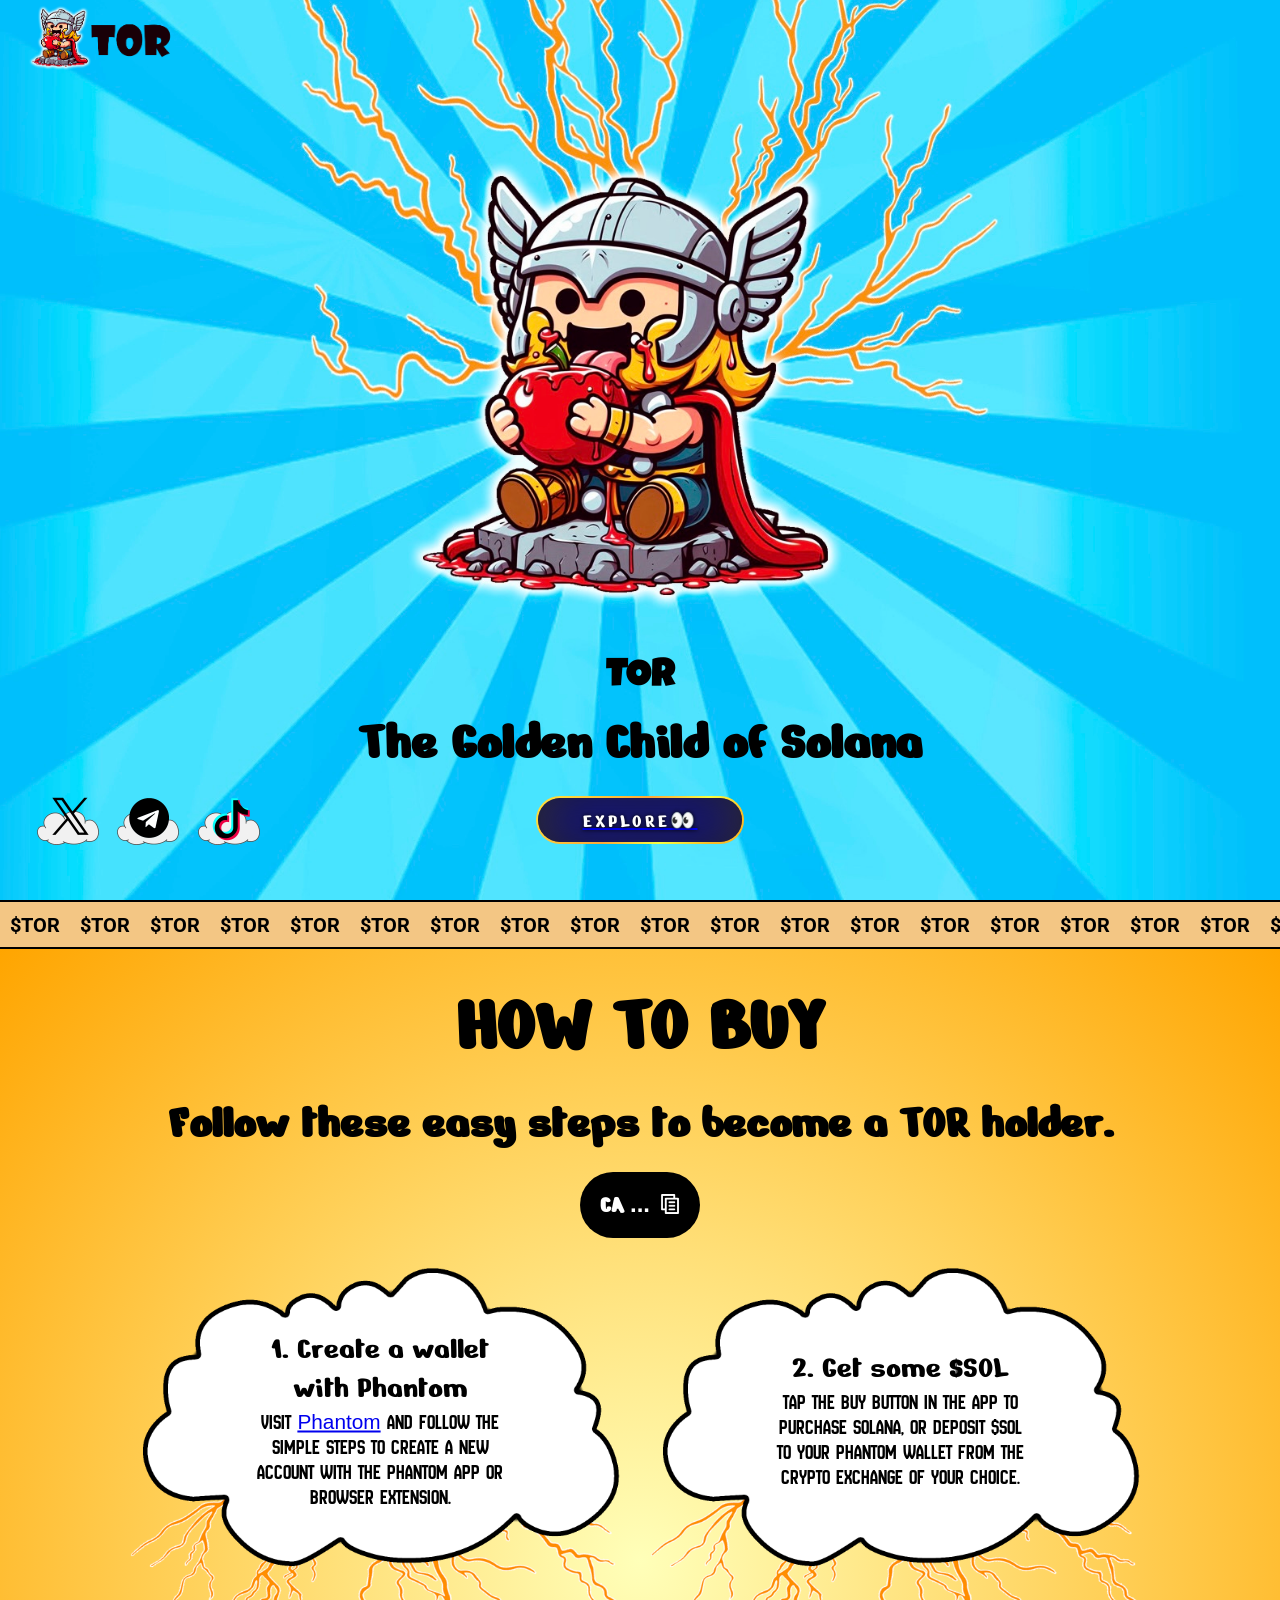
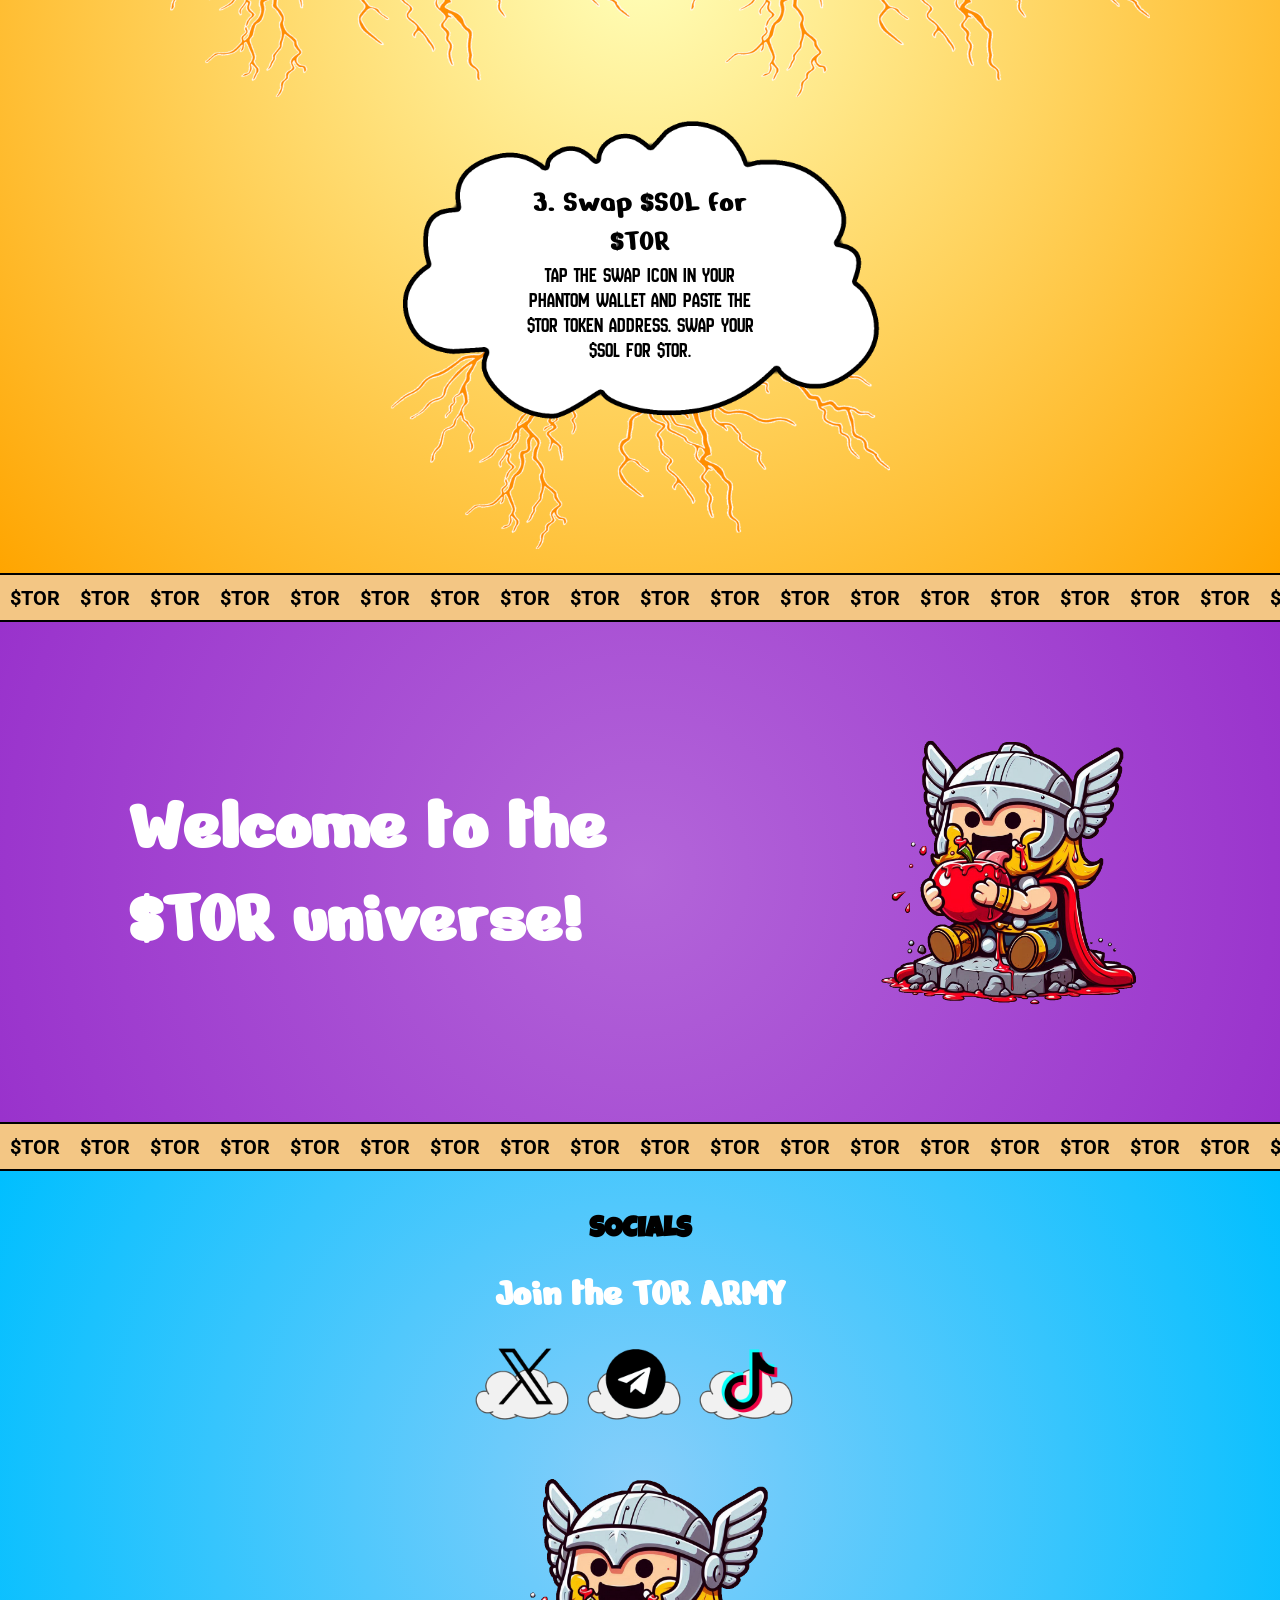
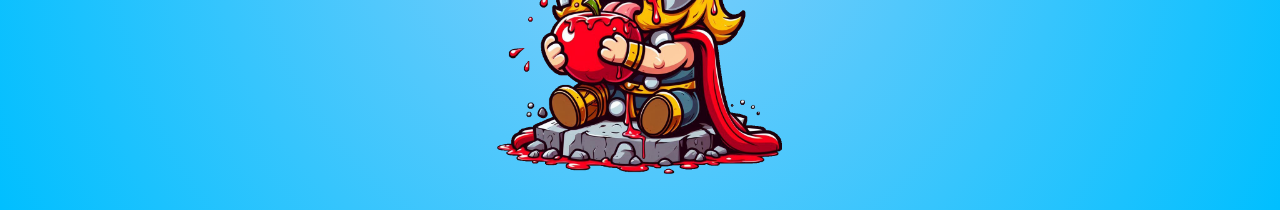
==== commit c22b1199: "add link x" ====
--- a/index.html
+++ b/index.html
@@ -61,7 +61,7 @@
             <h1 class="maintitle animate__animated animate__pulse">TOR</h1>
             <h2 class="mainsubtitle animate__animated animate__tada animate__slow">The Golden Child of Solana</h2>
             <div class="social-media-icons social-media-icons__tablet">
-                <a href="#"><img class="animate__animated animate__lightSpeedInLeft animate__slow"  src="./icons/social/XXX.png" alt="Twitter"></a>
+                <a href="https://x.com/i/communities/1833297876010606693"><img class="animate__animated animate__lightSpeedInLeft animate__slow"  src="./icons/social/XXX.png" alt="Twitter"></a>
                 <a href="https://t.me/torcoinsol"><img class="animate__animated animate__bounce animate__slow" src="./icons/social/telega.png" alt="Telegram"></a>
                 <a href="https://www.tiktok.com/@torcoinsol"><img class="animate__animated animate__lightSpeedInRight animate__slow" src="./icons/social/tt.png" alt="TikTok"></a>
             </div>
@@ -83,7 +83,7 @@
             </a>
         </div>
         <div class="social-media-icons">
-            <a href="#"><img class="animate__animated animate__lightSpeedInLeft animate__slow"  src="./icons/social/XXX.png" alt="Twitter"></a>
+            <a href="https://x.com/i/communities/1833297876010606693"><img class="animate__animated animate__lightSpeedInLeft animate__slow"  src="./icons/social/XXX.png" alt="Twitter"></a>
             <a href="https://t.me/torcoinsol"><img class="animate__animated animate__bounce animate__slow" src="./icons/social/telega.png" alt="Telegram"></a>
             <a href="https://www.tiktok.com/@torcoinsol"><img class="animate__animated animate__lightSpeedInRight animate__slow" src="./icons/social/tt.png" alt="TikTok"></a>
         </div>
@@ -340,7 +340,7 @@
         <h3 class="social__subtitle animate__animated animate__headShake animate__slow animate__infinite infinite">Join the TOR ARMY</h3>
 
         <div class="social-media-icons">
-            <a href="#"><img class="animate__animated animate__lightSpeedInLeft animate__slow"  src="./icons/social/XXX.png" alt="Twitter"></a>
+            <a href="https://x.com/i/communities/1833297876010606693"><img class="animate__animated animate__lightSpeedInLeft animate__slow"  src="./icons/social/XXX.png" alt="Twitter"></a>
             <a href="https://t.me/torcoinsol"><img class="animate__animated animate__bounce animate__slow" src="./icons/social/telega.png" alt="Telegram"></a>
             <a href="https://www.tiktok.com/@torcoinsol"><img class="animate__animated animate__lightSpeedInRight infinite animate__slow" src="./icons/social/tt.png" alt="TikTok"></a>
         </div>
--- a/css/style.min.css
+++ b/css/style.min.css
@@ -311,7 +311,7 @@
   font-family: "Luckiest Guy", cursive;
   font-weight: 400;
   font-style: normal;
-  font-size: clamp(2rem, 5vw, 5rem); /* Минимум: 2rem, Предпочтительный: 5vw, Максимум: 4rem */
+  font-size: clamp(2rem, 5vw, 4rem); /* Минимум: 2rem, Предпочтительный: 5vw, Максимум: 4rem */
   font-weight: bold;
   color: #000000;
   margin: 0;
@@ -331,25 +331,25 @@
 @media screen and (max-width: 1400px) {
   .full-width-image {
     width: 100%;
-    height: 110%;
+    height: 112%;
   }
 }
 @media screen and (max-width: 768px) {
   .full-width-image {
     width: 100%;
-    height: 110%;
+    height: 116%;
   }
 }
 @media screen and (max-width: 560px) {
   .maintitle {
-    font-size: 5rem;
+    font-size: 4rem;
   }
   .mainsubtitle {
     font-size: calc(32px + 22 * (100vw - 320px) / 704);
   }
   .full-width-image {
     width: 100%;
-    height: 113%;
+    height: 118%;
   }
 }
 .marquee-container {
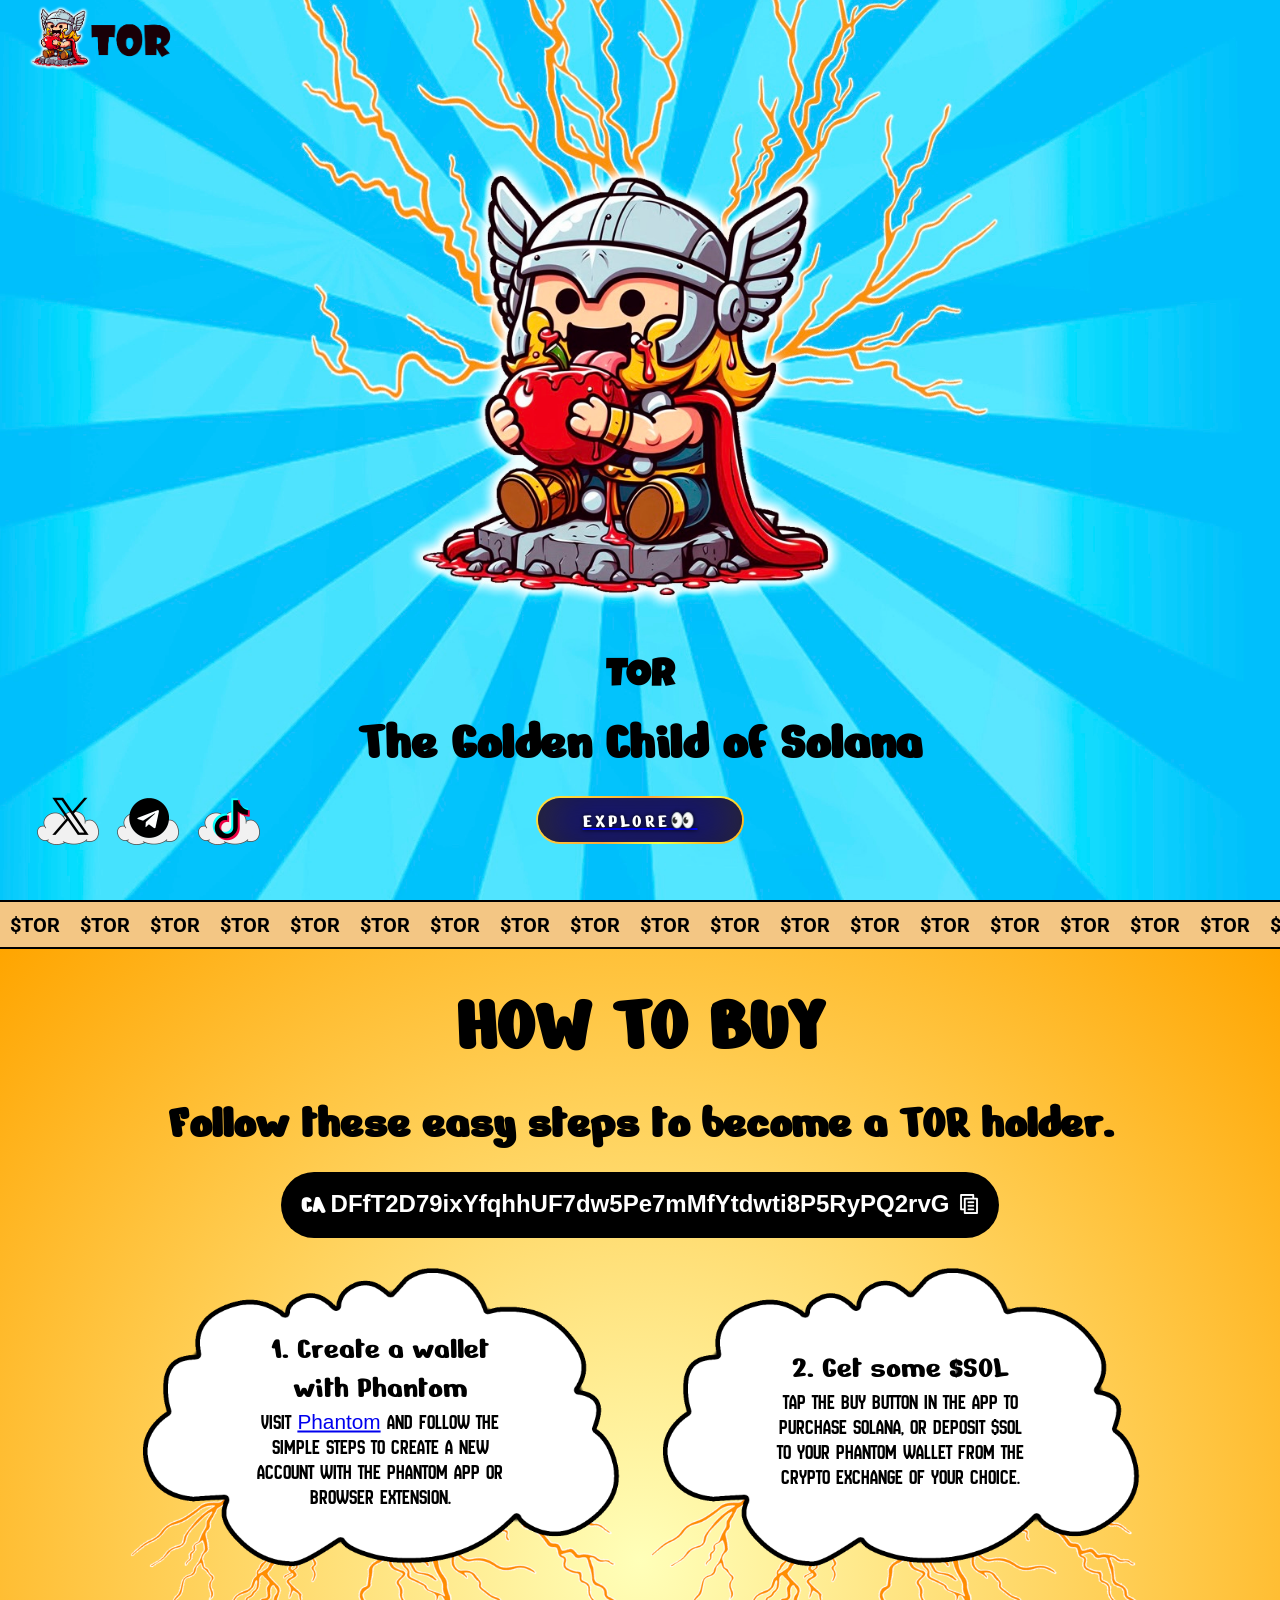
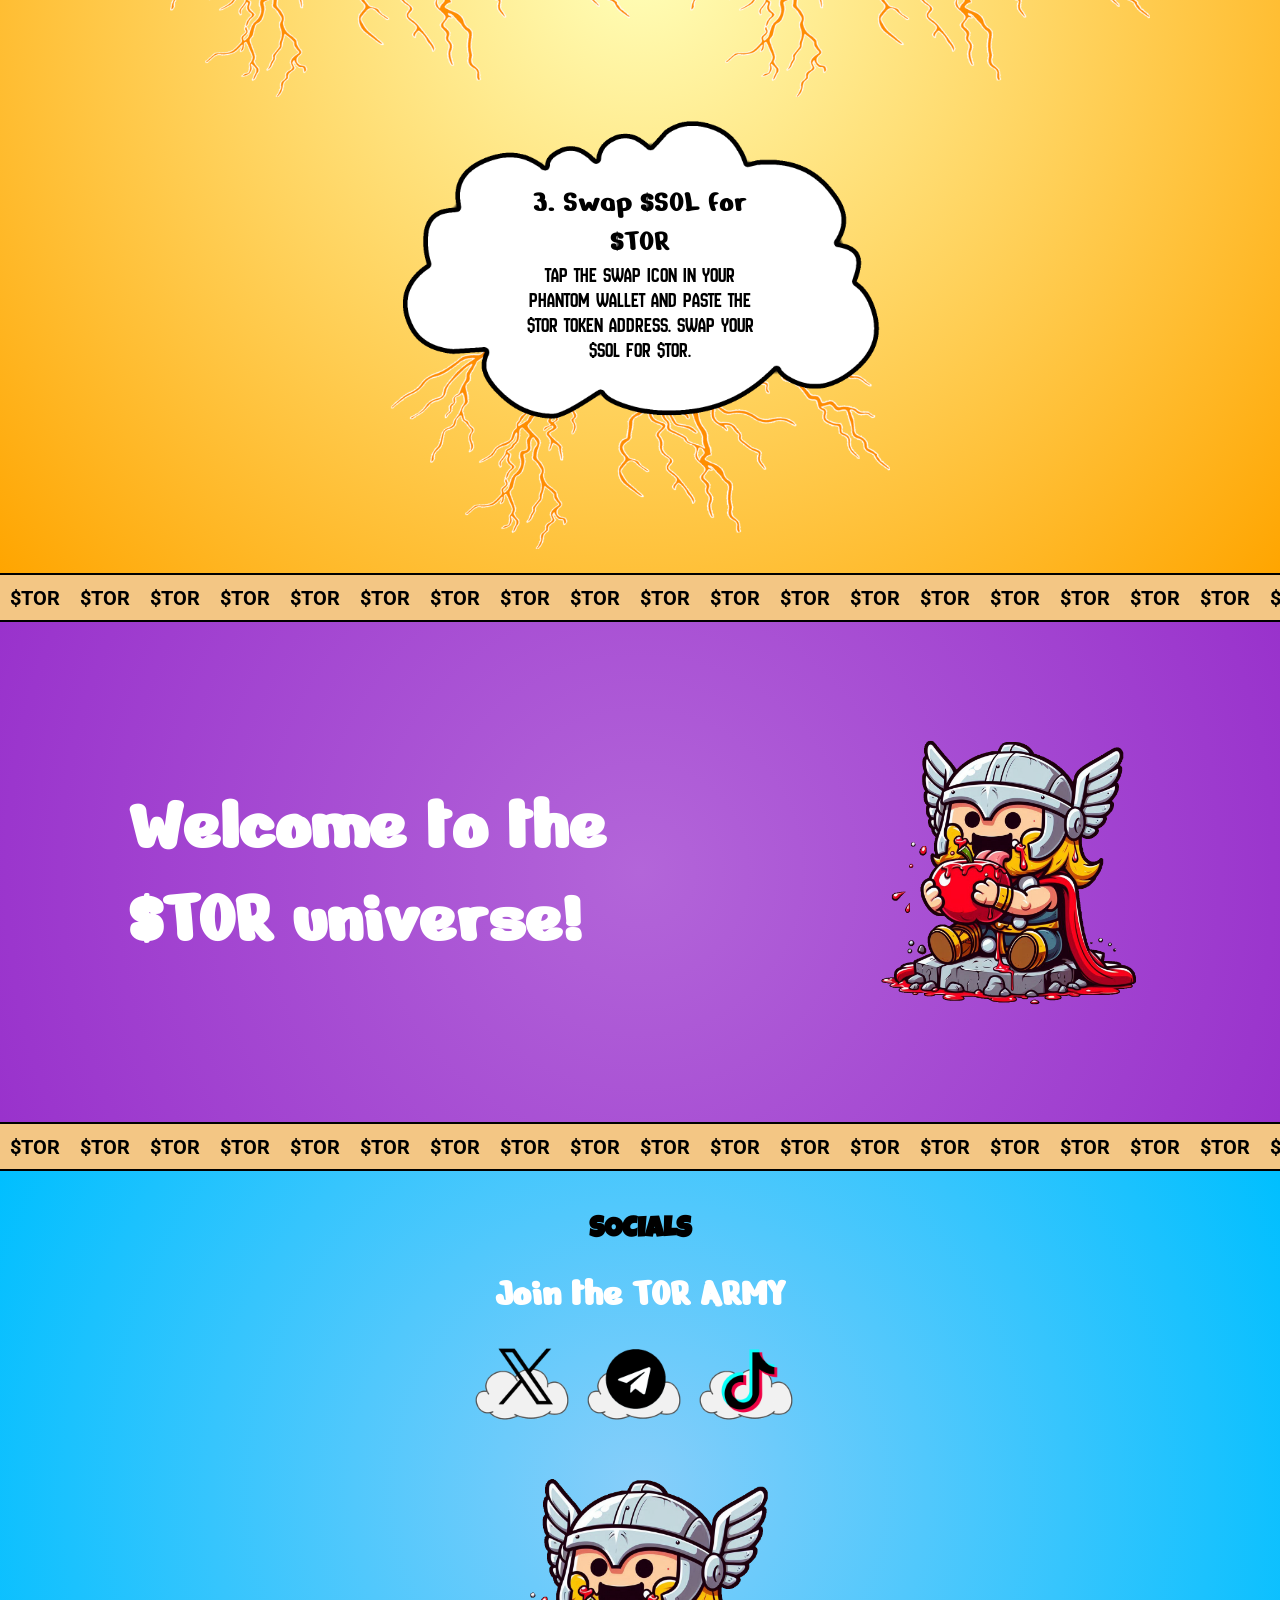
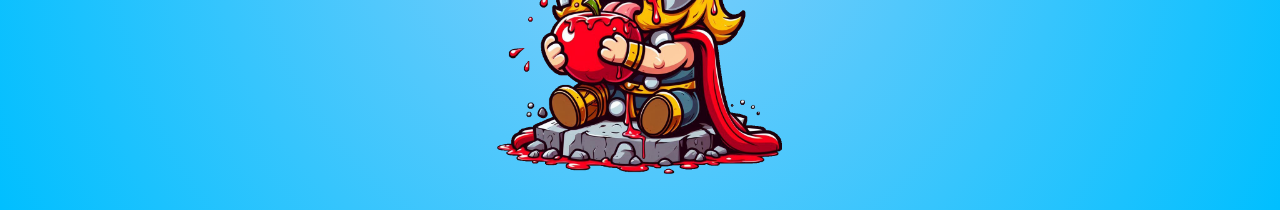
==== commit d1fa94fd: "add CA" ====
--- a/index.html
+++ b/index.html
@@ -158,7 +158,7 @@
         <h2 class="buy__title ">HOW TO BUY</h2>
         <h3 class="buy__subtitle ">Follow these easy steps to become a TOR holder.</h3>
         <div class="ca">
-            <h3 class="ca__title">CA <span id="toCopy">...</span></h3>
+            <h3 class="ca__title">CA <span id="toCopy">DFfT2D79ixYfqhhUF7dw5Pe7mMfYtdwti8P5RyPQ2rvG</span></h3>
             <button class="copy-btn" onclick="Copy('toCopy')">
                 <img src="icons/copy.png" alt="Copy to Clipboard">
             </button>
